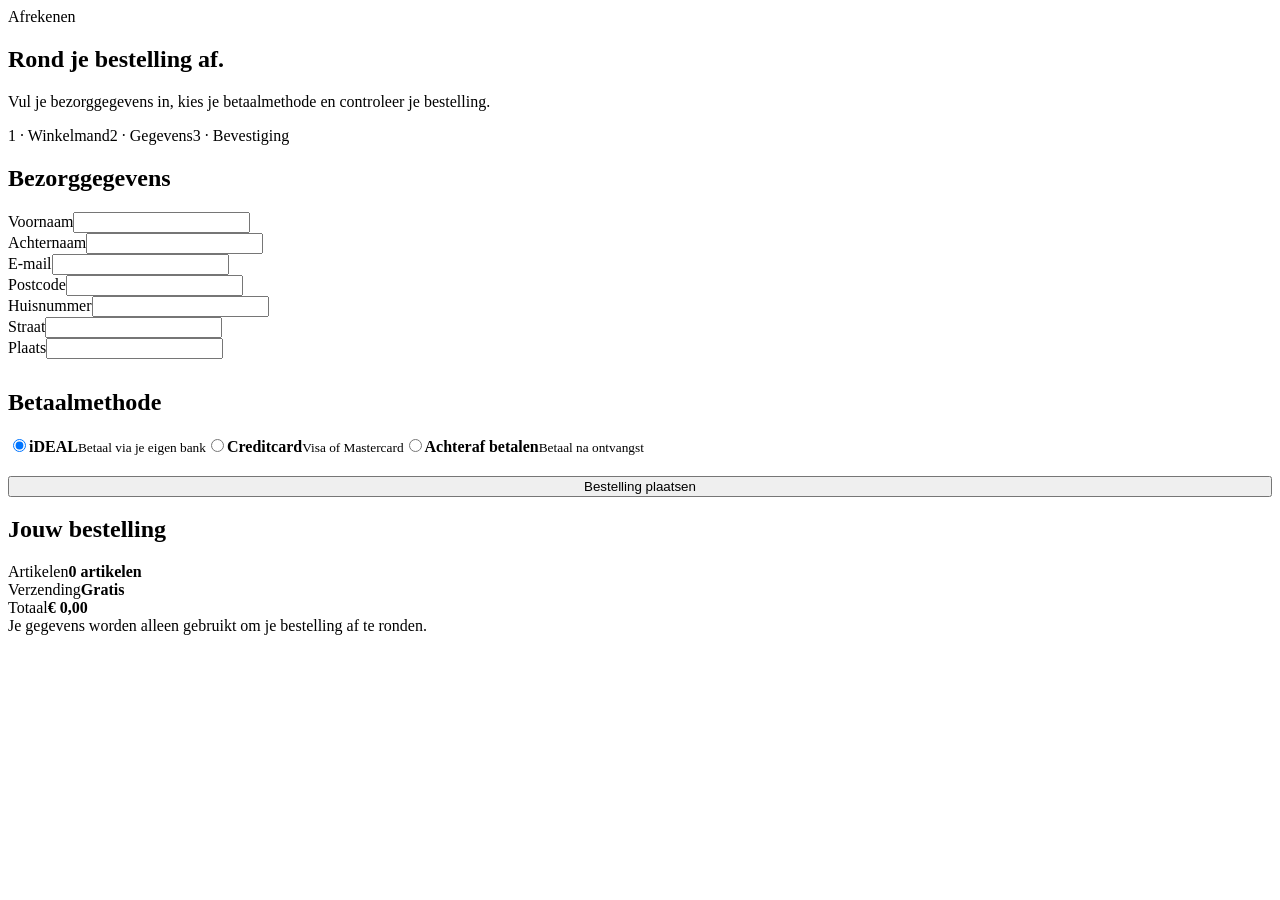
==== checkout.html @ 73e2ddc4 "Add files via upload" ====
<!doctype html><html lang="nl"><head><meta charset="utf-8"><meta name="viewport" content="width=device-width,initial-scale=1"><meta name="theme-color" content="#eef7ff"><title>Afrekenen — StepUp</title><meta name="description" content="Reken je StepUp bestelling veilig af."><link rel="icon" href="assets/logo.png"><link rel="stylesheet" href="assets/style.css"></head><body><header id="siteHeader"></header>
<main id="checkoutMain"><section class="page-hero"><div class="wrap"><div class="page-hero-card glass"><span class="kicker">Afrekenen</span><h1>Rond je bestelling af.</h1><p>Vul je bezorggegevens in, kies je betaalmethode en controleer je bestelling.</p><div class="checkout-steps"><span class="done">1 · Winkelmand</span><span class="active">2 · Gegevens</span><span>3 · Bevestiging</span></div></div></div></section>
<section class="section"><div class="wrap checkout-layout"><form class="form-card glass" id="checkoutForm"><h2>Bezorggegevens</h2><div class="form-grid"><div class="form-group"><label for="voornaam">Voornaam</label><input class="field" id="voornaam" autocomplete="given-name" required></div><div class="form-group"><label for="achternaam">Achternaam</label><input class="field" id="achternaam" autocomplete="family-name" required></div><div class="form-group full"><label for="checkoutEmail">E-mail</label><input class="field" id="checkoutEmail" type="email" autocomplete="email" required></div><div class="form-group"><label for="postcode">Postcode</label><input class="field" id="postcode" autocomplete="postal-code" required></div><div class="form-group"><label for="huisnummer">Huisnummer</label><input class="field" id="huisnummer" required></div><div class="form-group full"><label for="straat">Straat</label><input class="field" id="straat" autocomplete="street-address" required></div><div class="form-group full"><label for="plaats">Plaats</label><input class="field" id="plaats" autocomplete="address-level2" required></div></div><h2 style="margin-top:30px">Betaalmethode</h2><div class="payment-options"><label class="payment"><input type="radio" name="pay" checked><span><strong>iDEAL</strong><small>Betaal via je eigen bank</small></span></label><label class="payment"><input type="radio" name="pay"><span><strong>Creditcard</strong><small>Visa of Mastercard</small></span></label><label class="payment"><input type="radio" name="pay"><span><strong>Achteraf betalen</strong><small>Betaal na ontvangst</small></span></label></div><button class="btn btn-primary" type="submit" style="width:100%;margin-top:20px">Bestelling plaatsen</button></form><aside class="summary glass"><h2>Jouw bestelling</h2><div class="summary-line"><span>Artikelen</span><strong id="checkoutCount">0 artikelen</strong></div><div class="summary-line"><span>Verzending</span><strong id="checkoutShipping">Gratis</strong></div><div class="summary-line total"><span>Totaal</span><strong id="checkoutTotal">€ 0,00</strong></div><div class="notice">Je gegevens worden alleen gebruikt om je bestelling af te ronden.</div></aside></div></section></main><footer id="siteFooter"></footer><div id="toast" class="toast"></div><script src="assets/site.js"></script></body></html>
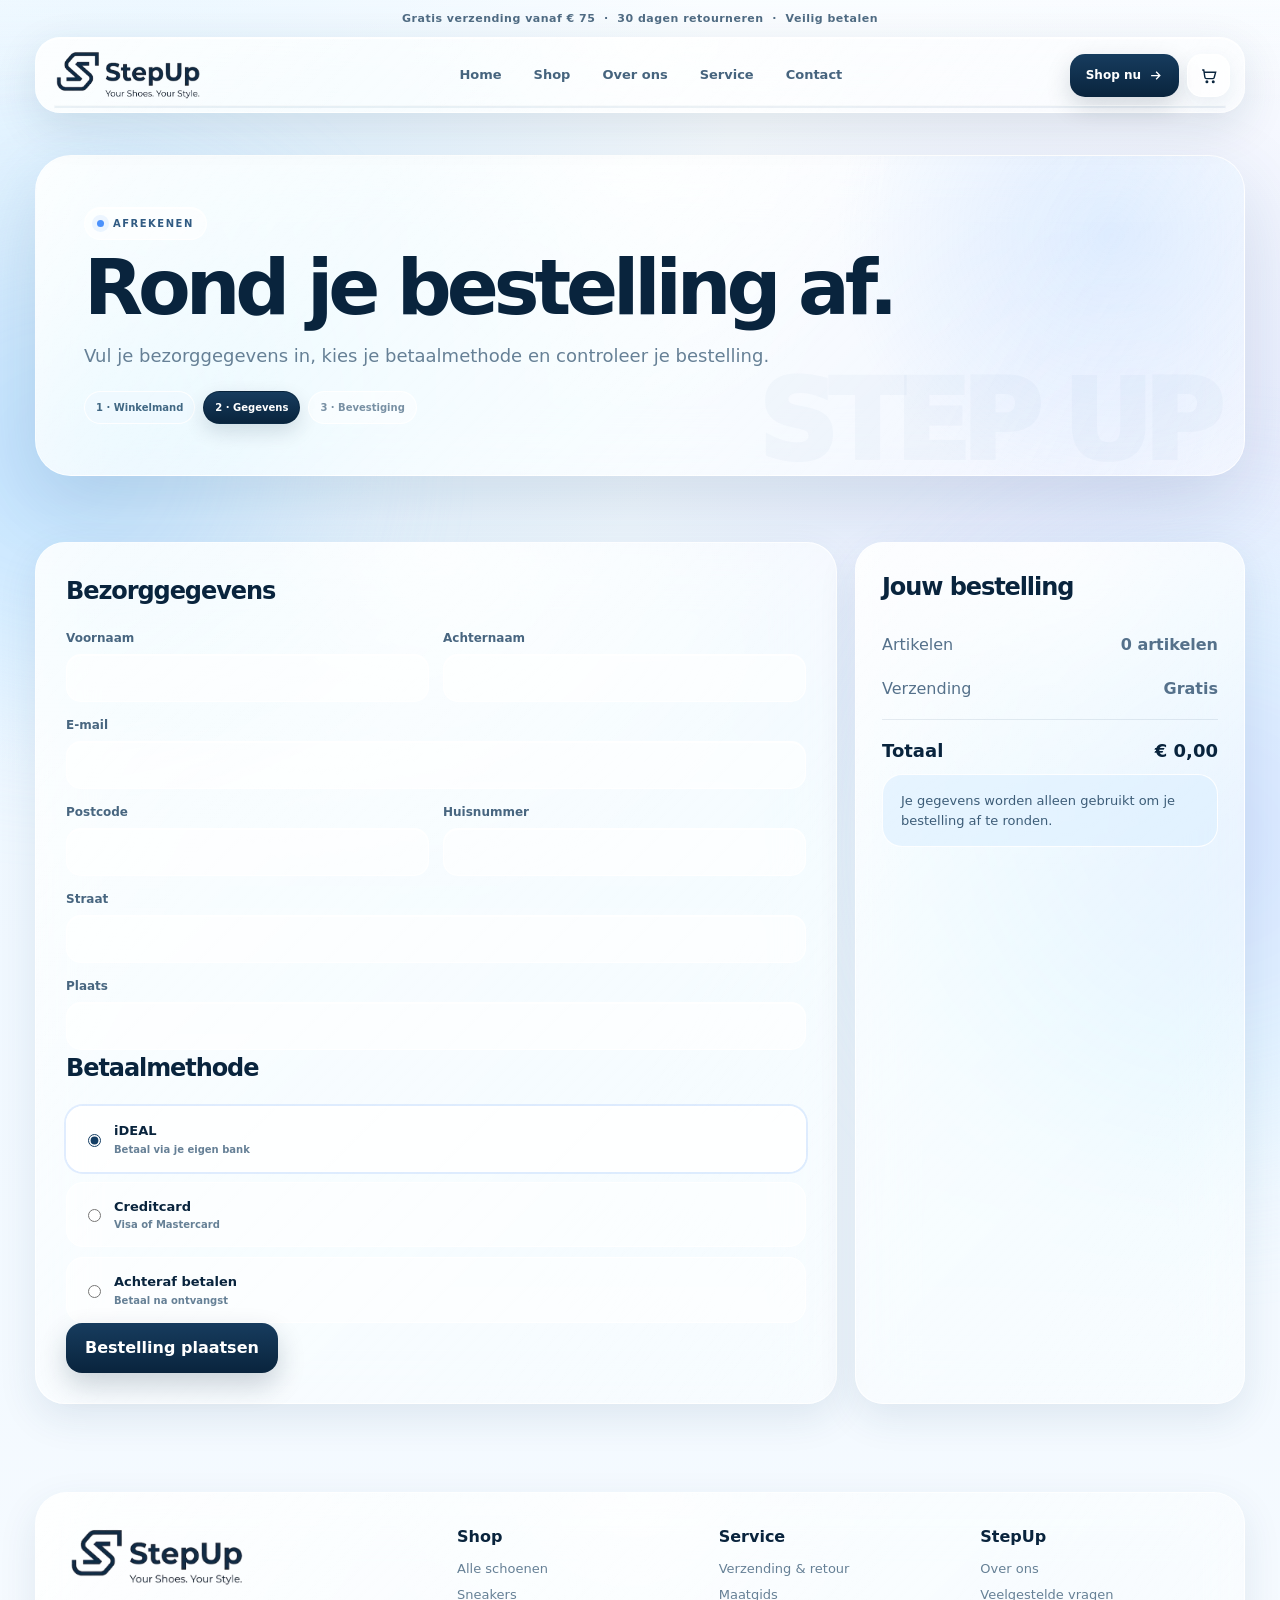
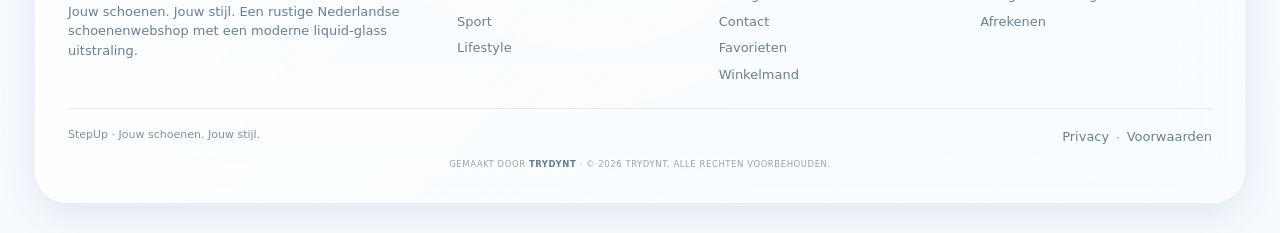
==== commit 3f62096a: "Add files via upload" ====
--- a/checkout.html
+++ b/checkout.html
@@ -1,3 +1,3 @@
 <!doctype html><html lang="nl"><head><meta charset="utf-8"><meta name="viewport" content="width=device-width,initial-scale=1"><meta name="theme-color" content="#eef7ff"><title>Afrekenen — StepUp</title><meta name="description" content="Reken je StepUp bestelling veilig af."><link rel="icon" href="assets/logo.png"><link rel="stylesheet" href="assets/style.css"></head><body><header id="siteHeader"></header>
 <main id="checkoutMain"><section class="page-hero"><div class="wrap"><div class="page-hero-card glass"><span class="kicker">Afrekenen</span><h1>Rond je bestelling af.</h1><p>Vul je bezorggegevens in, kies je betaalmethode en controleer je bestelling.</p><div class="checkout-steps"><span class="done">1 · Winkelmand</span><span class="active">2 · Gegevens</span><span>3 · Bevestiging</span></div></div></div></section>
-<section class="section"><div class="wrap checkout-layout"><form class="form-card glass" id="checkoutForm"><h2>Bezorggegevens</h2><div class="form-grid"><div class="form-group"><label for="voornaam">Voornaam</label><input class="field" id="voornaam" autocomplete="given-name" required></div><div class="form-group"><label for="achternaam">Achternaam</label><input class="field" id="achternaam" autocomplete="family-name" required></div><div class="form-group full"><label for="checkoutEmail">E-mail</label><input class="field" id="checkoutEmail" type="email" autocomplete="email" required></div><div class="form-group"><label for="postcode">Postcode</label><input class="field" id="postcode" autocomplete="postal-code" required></div><div class="form-group"><label for="huisnummer">Huisnummer</label><input class="field" id="huisnummer" required></div><div class="form-group full"><label for="straat">Straat</label><input class="field" id="straat" autocomplete="street-address" required></div><div class="form-group full"><label for="plaats">Plaats</label><input class="field" id="plaats" autocomplete="address-level2" required></div></div><h2 style="margin-top:30px">Betaalmethode</h2><div class="payment-options"><label class="payment"><input type="radio" name="pay" checked><span><strong>iDEAL</strong><small>Betaal via je eigen bank</small></span></label><label class="payment"><input type="radio" name="pay"><span><strong>Creditcard</strong><small>Visa of Mastercard</small></span></label><label class="payment"><input type="radio" name="pay"><span><strong>Achteraf betalen</strong><small>Betaal na ontvangst</small></span></label></div><button class="btn btn-primary" type="submit" style="width:100%;margin-top:20px">Bestelling plaatsen</button></form><aside class="summary glass"><h2>Jouw bestelling</h2><div class="summary-line"><span>Artikelen</span><strong id="checkoutCount">0 artikelen</strong></div><div class="summary-line"><span>Verzending</span><strong id="checkoutShipping">Gratis</strong></div><div class="summary-line total"><span>Totaal</span><strong id="checkoutTotal">€ 0,00</strong></div><div class="notice">Je gegevens worden alleen gebruikt om je bestelling af te ronden.</div></aside></div></section></main><footer id="siteFooter"></footer><div id="toast" class="toast"></div><script src="assets/site.js"></script></body></html>+<section class="section"><div class="wrap checkout-layout"><form class="form-card glass" id="checkoutForm"><h2>Bezorggegevens</h2><div class="form-grid"><div class="form-group"><label for="voornaam">Voornaam</label><input class="field" id="voornaam" autocomplete="given-name" required></div><div class="form-group"><label for="achternaam">Achternaam</label><input class="field" id="achternaam" autocomplete="family-name" required></div><div class="form-group full"><label for="checkoutEmail">E-mail</label><input class="field" id="checkoutEmail" type="email" autocomplete="email" required></div><div class="form-group"><label for="postcode">Postcode</label><input class="field" id="postcode" autocomplete="postal-code" required></div><div class="form-group"><label for="huisnummer">Huisnummer</label><input class="field" id="huisnummer" required></div><div class="form-group full"><label for="straat">Straat</label><input class="field" id="straat" autocomplete="street-address" required></div><div class="form-group full"><label for="plaats">Plaats</label><input class="field" id="plaats" autocomplete="address-level2" required></div></div><h2 class="checkout-payment-title">Betaalmethode</h2><div class="payment-options"><label class="payment"><input type="radio" name="pay" checked><span><strong>iDEAL</strong><small>Betaal via je eigen bank</small></span></label><label class="payment"><input type="radio" name="pay"><span><strong>Creditcard</strong><small>Visa of Mastercard</small></span></label><label class="payment"><input type="radio" name="pay"><span><strong>Achteraf betalen</strong><small>Betaal na ontvangst</small></span></label></div><button class="btn btn-primary btn-block checkout-submit" type="submit">Bestelling plaatsen</button></form><aside class="summary glass"><h2>Jouw bestelling</h2><div class="summary-line"><span>Artikelen</span><strong id="checkoutCount">0 artikelen</strong></div><div class="summary-line"><span>Verzending</span><strong id="checkoutShipping">Gratis</strong></div><div class="summary-line total"><span>Totaal</span><strong id="checkoutTotal">€ 0,00</strong></div><div class="notice">Je gegevens worden alleen gebruikt om je bestelling af te ronden.</div></aside></div></section></main><footer id="siteFooter"></footer><div id="toast" class="toast"></div><script src="assets/site.js"></script></body></html>
--- a/assets/style.css
+++ b/assets/style.css
@@ -0,0 +1,755 @@
+:root{
+  --ink:#09243d;
+  --ink-2:#153a5b;
+  --muted:#668096;
+  --blue:#4a8ff7;
+  --blue-2:#8bc8ff;
+  --ice:#edf7ff;
+  --ice-2:#f8fbff;
+  --glass:rgba(255,255,255,.54);
+  --glass-strong:rgba(255,255,255,.76);
+  --glass-dark:rgba(13,39,62,.46);
+  --line:rgba(255,255,255,.82);
+  --line-soft:rgba(75,110,140,.12);
+  --shadow:0 28px 80px rgba(21,67,106,.15);
+  --soft:0 14px 38px rgba(25,69,108,.10);
+  --nav-shadow:0 14px 44px rgba(17,54,86,.12);
+  --r:32px;
+  --r2:22px;
+  --page:min(1210px,calc(100% - 36px));
+}
+*{box-sizing:border-box}
+html{scroll-behavior:smooth;scroll-padding-top:104px}
+body{margin:0;font-family:Inter,ui-sans-serif,system-ui,-apple-system,BlinkMacSystemFont,"Segoe UI",sans-serif;color:var(--ink);background:
+  radial-gradient(circle at 10% 10%,rgba(157,215,255,.28),transparent 30%),
+  radial-gradient(circle at 88% 25%,rgba(188,180,255,.20),transparent 28%),
+  linear-gradient(180deg,#fbfdff 0%,#eef7ff 38%,#f7fbff 100%);line-height:1.5;min-height:100vh;overflow-x:clip}
+body::before,body::after{content:"";position:fixed;z-index:-2;border-radius:999px;filter:blur(70px);opacity:.72;pointer-events:none}
+body::before{width:560px;height:560px;left:-220px;top:170px;background:radial-gradient(circle,#a9d6ff 0%,#d7eeff 58%,transparent 75%)}
+body::after{width:650px;height:650px;right:-260px;top:520px;background:radial-gradient(circle,#c8d8ff 0%,#ddf3ff 57%,transparent 76%)}
+a{color:inherit;text-decoration:none}
+button,input,select,textarea{font:inherit}
+button{cursor:pointer}
+img{display:block;max-width:100%}
+.wrap{width:var(--page);margin-inline:auto}
+main{position:relative;z-index:1}
+::selection{background:rgba(74,143,247,.22)}
+
+.glass{position:relative;isolation:isolate;background:linear-gradient(135deg,rgba(255,255,255,.77),rgba(255,255,255,.36));border:1px solid var(--line);box-shadow:var(--soft);backdrop-filter:blur(28px) saturate(165%);-webkit-backdrop-filter:blur(28px) saturate(165%)}
+.glass::before{content:"";position:absolute;z-index:-1;inset:0;border-radius:inherit;pointer-events:none;background:linear-gradient(118deg,rgba(255,255,255,.74),transparent 25%,transparent 70%,rgba(255,255,255,.27));opacity:.72}
+
+/* Sticky liquid-glass navigation */
+#siteHeader{position:sticky;top:0;z-index:1000;padding-top:4px;transition:padding .3s ease;pointer-events:none}
+#siteHeader::after{content:"";position:absolute;z-index:-1;left:0;right:0;top:0;height:116px;background:linear-gradient(180deg,rgba(247,252,255,.88),rgba(247,252,255,.52) 52%,transparent);opacity:.4;transition:opacity .3s ease;pointer-events:none}
+#siteHeader.scrolled::after{opacity:.92}
+.announcement{height:30px;padding:7px 16px 5px;text-align:center;color:#506c84;font-size:11px;font-weight:700;letter-spacing:.045em;overflow:hidden;transition:height .3s ease,padding .3s ease,opacity .22s ease,transform .3s ease;pointer-events:auto}
+#siteHeader.scrolled .announcement{height:0;padding-top:0;padding-bottom:0;opacity:0;transform:translateY(-8px)}
+.nav-shell{padding:3px 0 11px;transition:padding .3s ease;pointer-events:auto}
+.nav{height:76px;border-radius:25px;display:flex;align-items:center;padding:0 14px 0 18px;gap:16px;background:linear-gradient(135deg,rgba(255,255,255,.78),rgba(255,255,255,.49));box-shadow:var(--nav-shadow),inset 0 1px 0 rgba(255,255,255,.9);transition:height .3s ease,border-radius .3s ease,box-shadow .3s ease,background .3s ease}
+#siteHeader.scrolled .nav{height:64px;border-radius:21px;background:linear-gradient(135deg,rgba(255,255,255,.86),rgba(244,250,255,.68));box-shadow:0 18px 50px rgba(15,51,83,.16),inset 0 1px 0 #fff}
+#siteHeader.scrolled .nav-shell{padding-bottom:8px}
+.brand{display:flex;align-items:center;width:178px;flex:none;position:relative;z-index:2}
+.brand img{width:100%;height:54px;object-fit:contain;object-position:left center;transition:height .3s ease}
+#siteHeader.scrolled .brand img{height:46px}
+.navlinks{display:flex;align-items:center;justify-content:center;gap:4px;flex:1;position:relative;z-index:2}
+.navlinks a{font-size:13px;font-weight:800;color:#46647e;padding:10px 14px;border-radius:13px;transition:background .2s ease,color .2s ease,box-shadow .2s ease,transform .2s ease}
+.navlinks a:hover{color:var(--ink);background:rgba(255,255,255,.46)}
+.navlinks a.active{color:var(--ink);background:rgba(255,255,255,.76);box-shadow:inset 0 1px 0 #fff,0 7px 20px rgba(35,77,116,.08)}
+.nav-actions{display:flex;align-items:center;gap:8px;position:relative;z-index:3}
+.nav-shop{height:43px;padding:0 16px;border-radius:15px;background:linear-gradient(180deg,#173c5e,#09243d);color:#fff;font-size:12px;font-weight:850;display:flex;align-items:center;gap:7px;box-shadow:0 10px 24px rgba(9,36,61,.17);transition:transform .2s ease,box-shadow .2s ease}
+.nav-shop:hover{transform:translateY(-1px);box-shadow:0 13px 28px rgba(9,36,61,.22)}
+.nav-shop svg{width:15px;height:15px}
+.icon-btn{width:43px;height:43px;border:1px solid rgba(255,255,255,.92);border-radius:15px;background:rgba(255,255,255,.62);box-shadow:inset 0 1px 0 #fff,0 7px 20px rgba(31,73,115,.08);display:grid;place-items:center;color:var(--ink);position:relative;transition:transform .2s ease,background .2s ease}
+.icon-btn:hover{transform:translateY(-1px);background:rgba(255,255,255,.85)}
+.icon-btn svg{width:19px;height:19px}
+.cart-count{position:absolute;right:-7px;top:-7px;z-index:8;min-width:20px;height:20px;padding:0 5px;border:2px solid rgba(248,252,255,.96);border-radius:999px;background:#0b2842;color:#fff;font-size:10px;line-height:1;font-weight:900;display:grid;place-items:center;box-shadow:0 5px 12px rgba(9,36,61,.18);transform-origin:center;transition:opacity .2s ease,transform .25s cubic-bezier(.2,.8,.2,1)}
+.cart-count.is-empty{opacity:0;transform:scale(.55);pointer-events:none}
+.menu-btn{display:none}
+.mobile-panel{display:none;pointer-events:auto}
+
+/* Typography + buttons */
+h1,h2,h3,p{position:relative;z-index:1}
+h1{font-size:clamp(50px,6.2vw,84px);letter-spacing:-.066em;line-height:.94;margin:18px 0 22px;text-wrap:balance}
+h2{letter-spacing:-.045em}
+.kicker{display:inline-flex;align-items:center;gap:9px;padding:8px 12px;border-radius:999px;background:rgba(255,255,255,.60);border:1px solid rgba(255,255,255,.86);box-shadow:inset 0 1px 0 rgba(255,255,255,.85);font-size:10px;text-transform:uppercase;letter-spacing:.15em;font-weight:900;color:#315b83}
+.kicker::before{content:"";width:7px;height:7px;border-radius:50%;background:#4b91fb;box-shadow:0 0 0 5px rgba(74,143,247,.09)}
+.actions{display:flex;gap:11px;flex-wrap:wrap;position:relative;z-index:3}
+.btn{min-height:48px;border:0;border-radius:16px;padding:13px 19px;font-weight:850;display:inline-flex;align-items:center;justify-content:center;gap:8px;transition:transform .2s ease,box-shadow .2s ease,background .2s ease}
+.btn:hover{transform:translateY(-2px)}
+.btn:active{transform:translateY(0)}
+.btn-primary{background:linear-gradient(180deg,#173c5e,#09243d);color:#fff;box-shadow:0 12px 28px rgba(9,36,61,.20)}
+.btn-primary:hover{box-shadow:0 16px 34px rgba(9,36,61,.26)}
+.btn-glass{background:rgba(255,255,255,.60);border:1px solid #fff;box-shadow:inset 0 1px 0 #fff,0 8px 22px rgba(23,55,91,.08)}
+.btn-glass:hover{background:rgba(255,255,255,.82)}
+
+/* Home hero */
+.hero{padding:27px 0 34px}
+.hero-card{min-height:610px;border-radius:38px;padding:16px;display:grid;grid-template-columns:1.02fr .98fr;gap:4px;overflow:hidden;box-shadow:var(--shadow)}
+.hero-card::after{content:"";position:absolute;width:360px;height:360px;border-radius:50%;left:24%;bottom:-210px;background:radial-gradient(circle,rgba(101,177,255,.20),transparent 68%);filter:blur(10px);pointer-events:none}
+.hero-copy{padding:58px 38px 52px 43px;align-self:center;z-index:2}
+.hero-copy p{font-size:18px;color:var(--muted);max-width:560px;margin:0 0 28px}
+.hero-proof{display:flex;align-items:center;gap:9px;flex-wrap:wrap;margin-top:24px;color:#57728a;font-size:11px;font-weight:750}
+.hero-proof span{padding:7px 10px;border-radius:999px;border:1px solid rgba(255,255,255,.82);background:rgba(255,255,255,.40)}
+.hero-photo{min-height:578px;border-radius:31px;overflow:hidden;position:relative;background:#dfeaf5;box-shadow:inset 0 0 0 1px rgba(255,255,255,.50)}
+.hero-photo img{position:absolute;inset:0;width:100%;height:100%;object-fit:cover;transition:transform 1s cubic-bezier(.2,.7,.2,1)}
+.hero-card:hover .hero-photo img{transform:scale(1.025)}
+.hero-photo::after{content:"";position:absolute;inset:0;background:linear-gradient(180deg,rgba(7,28,46,.02) 30%,rgba(4,22,39,.61) 100%)}
+.float-card{position:absolute;z-index:2;left:22px;right:22px;bottom:22px;border-radius:21px;padding:17px 18px;color:#fff;background:rgba(11,35,56,.34);border:1px solid rgba(255,255,255,.42);box-shadow:0 14px 34px rgba(5,20,33,.16);backdrop-filter:blur(26px) saturate(155%);-webkit-backdrop-filter:blur(26px) saturate(155%)}
+.float-row{display:flex;align-items:center;justify-content:space-between;gap:15px}
+.float-card strong{font-size:19px}
+.float-card small{display:block;color:#eaf3fb}
+.price-pill{padding:8px 11px;border-radius:999px;background:rgba(255,255,255,.17);border:1px solid rgba(255,255,255,.30);font-weight:900;white-space:nowrap}
+
+.trust{display:grid;grid-template-columns:repeat(4,1fr);gap:12px;padding-bottom:28px}
+.trust-card{border-radius:20px;padding:15px;display:flex;gap:12px;align-items:center;transition:transform .2s ease,background .2s ease}
+.trust-card:hover{transform:translateY(-2px);background:rgba(255,255,255,.66)}
+.trust-icon{width:41px;height:41px;flex:none;border-radius:14px;background:rgba(255,255,255,.70);border:1px solid #fff;display:grid;place-items:center;box-shadow:inset 0 1px 0 #fff}
+.trust-icon svg{width:19px;height:19px}
+.trust-card strong{display:block;font-size:13px}
+.trust-card span{font-size:11px;color:var(--muted)}
+
+.section{padding:38px 0 68px}
+.section-head{display:flex;align-items:end;justify-content:space-between;gap:24px;margin-bottom:22px}
+.section-head h2{margin:8px 0 0;font-size:clamp(34px,4.25vw,55px);line-height:1}
+.section-head p{margin:0;max-width:520px;color:var(--muted)}
+.category-grid{display:grid;grid-template-columns:1.2fr .9fr .9fr;gap:16px}
+.category{height:322px;border-radius:29px;overflow:hidden;position:relative;background:#dce7f1;box-shadow:0 15px 42px rgba(20,62,99,.10)}
+.category img{width:100%;height:100%;object-fit:cover;transition:.55s transform,.55s filter}
+.category:hover img{transform:scale(1.045);filter:saturate(1.04)}
+.category::after{content:"";position:absolute;inset:0;background:linear-gradient(180deg,transparent 32%,rgba(5,22,38,.72))}
+.category-copy{position:absolute;z-index:2;left:22px;right:22px;bottom:20px;color:#fff}
+.category-copy h3{margin:0 0 3px;font-size:25px;letter-spacing:-.03em}
+.category-copy span{font-size:12px;color:#e7f2fb}
+.category-arrow{position:absolute;right:19px;top:18px;z-index:2;width:39px;height:39px;border-radius:13px;background:rgba(255,255,255,.20);border:1px solid rgba(255,255,255,.38);backdrop-filter:blur(12px);display:grid;place-items:center;color:#fff;transition:transform .2s ease,background .2s ease}
+.category:hover .category-arrow{transform:translate(2px,-2px);background:rgba(255,255,255,.30)}
+.category-arrow svg{width:17px;height:17px}
+
+/* Shop + product cards */
+.shop-shell{border-radius:34px;padding:23px;box-shadow:var(--shadow)}
+.shop-toolbar-label{display:flex;align-items:center;justify-content:space-between;margin:0 2px 15px;color:#6d8397;font-size:12px;font-weight:800}
+.shop-tools{display:grid;grid-template-columns:1fr 180px 190px;gap:10px;margin-bottom:20px}
+.search{position:relative}
+.search svg{position:absolute;width:18px;height:18px;left:15px;top:15px;opacity:.55;z-index:2}
+.field{width:100%;height:48px;border-radius:15px;border:1px solid rgba(255,255,255,.92);background:rgba(255,255,255,.62);outline:none;color:var(--ink);box-shadow:inset 0 1px 0 #fff;padding:0 14px;transition:border-color .2s ease,box-shadow .2s ease,background .2s ease}
+.field:hover{background:rgba(255,255,255,.73)}
+.search .field{padding-left:43px}
+.field:focus,textarea.field:focus{border-color:rgba(57,125,246,.36);background:rgba(255,255,255,.80);box-shadow:0 0 0 4px rgba(57,125,246,.09),inset 0 1px 0 #fff}
+.products{display:grid;grid-template-columns:repeat(4,1fr);gap:16px}
+.product-card{border-radius:25px;background:rgba(255,255,255,.62);border:1px solid rgba(255,255,255,.86);overflow:hidden;box-shadow:0 10px 30px rgba(30,72,112,.08);transition:.28s transform,.28s box-shadow,.28s background;position:relative}
+.product-card:hover{transform:translateY(-6px);box-shadow:0 22px 50px rgba(30,72,112,.15);background:rgba(255,255,255,.77)}
+.product-media{height:250px;position:relative;background:linear-gradient(145deg,#e7edf4,#f7fbff);overflow:hidden}
+.product-media img{width:100%;height:100%;object-fit:cover;transition:.55s transform}
+.product-card:hover .product-media img{transform:scale(1.045)}
+.tag{position:absolute;left:12px;top:12px;padding:7px 10px;border-radius:999px;background:rgba(255,255,255,.76);border:1px solid rgba(255,255,255,.92);backdrop-filter:blur(14px);font-size:9px;text-transform:uppercase;letter-spacing:.10em;font-weight:900}
+.wish{position:absolute;right:11px;top:11px;width:39px;height:39px;border-radius:13px;border:1px solid rgba(255,255,255,.91);background:rgba(255,255,255,.70);backdrop-filter:blur(12px);display:grid;place-items:center;color:var(--ink);transition:transform .2s ease,background .2s ease}
+.wish:hover{transform:scale(1.04);background:rgba(255,255,255,.90)}
+.wish svg{width:17px;height:17px}
+.wish.active svg{fill:var(--ink)}
+.product-info{padding:16px 16px 17px}
+.product-kicker{font-size:9px;text-transform:uppercase;letter-spacing:.13em;font-weight:900;color:#6c8094}
+.product-card h3{font-size:17px;margin:4px 0 3px;letter-spacing:-.02em}
+.product-card h3 a:hover{color:#397df6}
+.meta{font-size:12px;color:var(--muted);min-height:36px}
+.product-bottom{display:flex;justify-content:space-between;align-items:center;margin-top:13px}
+.price{font-weight:900;font-size:18px}
+.round-add{width:40px;height:40px;border:0;border-radius:13px;background:var(--ink);color:#fff;display:grid;place-items:center;box-shadow:0 8px 18px rgba(9,36,61,.15);transition:transform .2s ease,box-shadow .2s ease}
+.round-add:hover{transform:translateY(-2px);box-shadow:0 11px 24px rgba(9,36,61,.22)}
+.round-add svg{width:17px;height:17px}
+
+.promo{border-radius:34px;display:grid;grid-template-columns:1.02fr .98fr;overflow:hidden;min-height:410px;box-shadow:var(--shadow)}
+.promo-copy{padding:49px;align-self:center}
+.promo h2{font-size:clamp(36px,4.4vw,59px);letter-spacing:-.055em;line-height:.98;margin:10px 0 14px}
+.promo p{color:var(--muted);max-width:520px}
+.promo-photo{position:relative;min-height:410px;overflow:hidden}
+.promo-photo img{position:absolute;inset:0;width:100%;height:100%;object-fit:cover;transition:transform .8s ease}
+.promo:hover .promo-photo img{transform:scale(1.025)}
+.promo-photo::after{content:"";position:absolute;inset:0;background:linear-gradient(90deg,rgba(247,251,255,.47),transparent 30%)}
+
+/* Inner pages */
+.page-hero{padding:31px 0 28px}
+.page-hero-card{border-radius:36px;padding:51px 48px;overflow:hidden;box-shadow:var(--shadow);background:
+  radial-gradient(circle at 89% 25%,rgba(117,181,255,.20),transparent 25%),
+  linear-gradient(135deg,rgba(255,255,255,.80),rgba(255,255,255,.39))}
+.page-hero-card::after{content:"STEP UP";position:absolute;right:30px;bottom:-30px;font-size:110px;font-weight:950;letter-spacing:-.08em;color:rgba(57,112,160,.035);white-space:nowrap;pointer-events:none}
+.page-hero-card h1{max-width:900px;margin:12px 0 17px;font-size:clamp(48px,6vw,78px)}
+.page-hero-card p{font-size:18px;color:var(--muted);max-width:760px}
+.breadcrumb{display:flex;align-items:center;gap:7px;margin-bottom:17px;color:#7790a5;font-size:11px;font-weight:750}
+.breadcrumb a:hover{color:var(--ink)}
+.split{display:grid;grid-template-columns:1fr 1fr;gap:18px}
+.info-card{border-radius:29px;padding:32px;box-shadow:var(--soft)}
+.info-card h3{font-size:28px;letter-spacing:-.04em;margin:7px 0 10px}
+.info-card p{color:var(--muted)}
+.photo-card{border-radius:29px;overflow:hidden;min-height:450px;position:relative;background:#dce7f2;box-shadow:var(--soft)}
+.photo-card img{width:100%;height:100%;object-fit:cover;position:absolute;transition:transform .75s ease}
+.photo-card:hover img{transform:scale(1.025)}
+.values{display:grid;grid-template-columns:repeat(3,1fr);gap:16px}
+.value-card{border-radius:27px;padding:28px;transition:transform .22s ease,background .22s ease}
+.value-card:hover{transform:translateY(-3px);background:rgba(255,255,255,.67)}
+.value-number{width:46px;height:46px;border-radius:15px;display:grid;place-items:center;background:rgba(255,255,255,.68);border:1px solid white;font-size:12px;font-weight:950;margin-bottom:16px;box-shadow:inset 0 1px 0 #fff}
+.value-card h3{font-size:22px;margin:0 0 8px}
+.value-card p{color:var(--muted);margin:0}
+.stats{display:grid;grid-template-columns:repeat(4,1fr);gap:12px}
+.stat{border-radius:22px;padding:24px}
+.stat strong{display:block;font-size:35px;letter-spacing:-.05em}
+.stat span{color:var(--muted);font-size:13px}
+
+.product-detail{display:grid;grid-template-columns:1.06fr .94fr;gap:18px}
+.detail-photo{border-radius:32px;overflow:hidden;min-height:610px;background:#e2ebf3;box-shadow:var(--shadow)}
+.detail-photo img{width:100%;height:100%;object-fit:cover;position:absolute;inset:0;transition:transform .7s ease}
+.detail-photo:hover img{transform:scale(1.018)}
+.detail-info{border-radius:32px;padding:37px;align-self:start;box-shadow:var(--soft)}
+.detail-info h1{font-size:clamp(42px,5vw,64px);margin:12px 0 8px}
+.detail-price{font-size:29px;font-weight:950;margin:8px 0 18px}
+.detail-info p{color:var(--muted)}
+.detail-badges{display:flex;gap:7px;flex-wrap:wrap;margin:16px 0 4px}
+.detail-badges span{font-size:10px;font-weight:850;color:#567189;padding:7px 9px;border-radius:999px;background:rgba(255,255,255,.58);border:1px solid #fff}
+.size-row{display:flex;align-items:center;justify-content:space-between;gap:12px;margin:24px 0 10px}
+.size-title{font-weight:900;margin:0}
+.size-guide{font-size:12px;font-weight:800;color:#54738e;text-decoration:underline;text-underline-offset:3px}
+.sizes{display:flex;gap:9px;flex-wrap:wrap}
+.size{width:48px;height:45px;border-radius:14px;border:1px solid #fff;background:rgba(255,255,255,.61);font-weight:850;color:var(--ink);transition:background .2s ease,color .2s ease,transform .2s ease}
+.size:hover{transform:translateY(-1px);background:rgba(255,255,255,.86)}
+.size.active{background:var(--ink);color:#fff;border-color:var(--ink)}
+.detail-info .btn{width:100%;margin-top:22px}
+.detail-list{display:grid;gap:11px;margin-top:22px;padding-top:20px;border-top:1px solid rgba(72,104,132,.11)}
+.detail-list div{display:flex;gap:10px;align-items:center;color:#42617d;font-size:13px}
+.detail-list svg{width:18px;height:18px;flex:none}
+
+/* Forms, service, cart */
+.form-card{border-radius:30px;padding:30px;box-shadow:var(--soft)}
+.form-card h2{margin-top:0}
+.form-grid{display:grid;grid-template-columns:1fr 1fr;gap:14px}
+.form-group{display:grid;gap:7px}
+.form-group.full{grid-column:1/-1}
+.form-group label{font-size:12px;font-weight:850;color:#486680}
+.form-group textarea{height:150px;padding:14px;resize:vertical}
+.contact-grid{display:grid;grid-template-columns:.84fr 1.16fr;gap:18px}
+.contact-list{display:grid;gap:12px}
+.contact-item{border-radius:22px;padding:22px;transition:transform .2s ease}
+.contact-item:hover{transform:translateY(-2px)}
+.contact-item strong{display:block;margin-bottom:4px}
+.contact-item span{font-size:13px;color:var(--muted)}
+.faq{display:grid;gap:12px}
+.faq details{border-radius:22px;padding:20px 22px;transition:background .2s ease}
+.faq details[open]{background:rgba(255,255,255,.68)}
+.faq summary{font-weight:900;cursor:pointer;position:relative;z-index:1;list-style:none;padding-right:35px}
+.faq summary::-webkit-details-marker{display:none}
+.faq summary::after{content:"+";position:absolute;right:2px;top:-4px;width:28px;height:28px;border-radius:9px;background:rgba(255,255,255,.62);border:1px solid #fff;display:grid;place-items:center;font-size:18px;font-weight:500;transition:transform .2s ease}
+.faq details[open] summary::after{transform:rotate(45deg)}
+.faq p{margin:12px 0 0;color:var(--muted);padding-right:35px}
+.cart-layout{display:grid;grid-template-columns:1fr 360px;gap:18px}
+.cart-list{display:grid;gap:12px}
+.cart-row{border-radius:24px;padding:14px;display:grid;grid-template-columns:124px 1fr auto;gap:17px;align-items:center}
+.cart-thumb{width:124px;height:104px;border-radius:18px;overflow:hidden;background:#e4edf5}
+.cart-thumb img{width:100%;height:100%;object-fit:cover}
+.cart-row h3{margin:0 0 4px;font-size:18px}
+.cart-row p{margin:0;color:var(--muted);font-size:13px}
+.remove{border:0;background:rgba(255,255,255,.46);border-radius:12px;padding:9px 11px;color:#637d93;font-size:12px;font-weight:800;transition:background .2s ease,color .2s ease}
+.remove:hover{background:rgba(255,255,255,.82);color:var(--ink)}
+.summary{border-radius:28px;padding:26px;position:sticky;top:92px;box-shadow:var(--soft)}
+.summary h2{margin:0 0 18px}
+.summary-line{display:flex;justify-content:space-between;gap:20px;padding:10px 0;color:#55718b}
+.summary-line.total{border-top:1px solid rgba(65,97,128,.12);margin-top:8px;padding-top:17px;color:var(--ink);font-weight:900;font-size:18px}
+.summary .btn{width:100%;margin-top:17px}
+.empty{border-radius:27px;padding:48px;text-align:center}
+.empty h2{margin-top:0}
+.empty p{color:var(--muted)}
+.checkout-layout{display:grid;grid-template-columns:1fr 390px;gap:18px}
+.payment-options{display:grid;gap:10px}
+.payment{display:flex;align-items:center;gap:10px;border-radius:17px;padding:14px 16px;background:rgba(255,255,255,.58);border:1px solid #fff;font-size:13px;font-weight:750}
+.payment input{accent-color:#143e64}
+.notice{border-radius:20px;padding:16px 18px;color:#3d5d78;background:rgba(221,240,255,.64);border:1px solid rgba(255,255,255,.92);font-size:13px}
+.size-table{width:100%;border-collapse:separate;border-spacing:0 8px}
+.size-table th{font-size:11px;text-transform:uppercase;letter-spacing:.09em;color:#6c8296;text-align:left;padding:0 14px 5px}
+.size-table td{padding:13px 14px;background:rgba(255,255,255,.55);border-top:1px solid #fff;border-bottom:1px solid #fff}
+.size-table td:first-child{border-left:1px solid #fff;border-radius:14px 0 0 14px;font-weight:900}
+.size-table td:last-child{border-right:1px solid #fff;border-radius:0 14px 14px 0}
+
+/* Footer */
+footer{padding:20px 0 30px;position:relative;z-index:1}
+.footer{border-radius:32px;padding:32px;box-shadow:var(--soft)}
+.footer-grid{display:grid;grid-template-columns:1.55fr repeat(3,1fr);gap:30px}
+.footer-brand img{width:178px;height:auto;margin-bottom:8px}
+.footer p,.footer a{font-size:13px;color:var(--muted)}
+.footer a{transition:color .2s ease,transform .2s ease;display:inline-block}
+.footer a:hover{color:var(--ink);transform:translateX(2px)}
+.footer h4{margin:0 0 10px}
+.footer-links{display:grid;gap:7px}
+.copyright{display:flex;justify-content:space-between;gap:20px;border-top:1px solid rgba(58,91,120,.10);margin-top:24px;padding-top:18px;font-size:11px;color:#7d90a3}
+
+.toast{position:fixed;z-index:2000;left:50%;bottom:24px;transform:translate(-50%,20px);opacity:0;pointer-events:none;padding:12px 16px;border-radius:15px;background:#0b2842;color:#fff;font-size:13px;box-shadow:0 12px 30px rgba(11,40,66,.22);transition:.25s}
+.toast.show{opacity:1;transform:translate(-50%,0)}
+.sr-only{position:absolute;width:1px;height:1px;padding:0;margin:-1px;overflow:hidden;clip:rect(0,0,0,0);white-space:nowrap;border:0}
+
+/* Subtle entrance animation */
+.reveal{opacity:0;transform:translateY(18px);transition:opacity .62s ease,transform .62s cubic-bezier(.2,.7,.2,1)}
+.reveal.in{opacity:1;transform:none}
+@media(prefers-reduced-motion:reduce){html{scroll-behavior:auto}*,*::before,*::after{animation:none!important;transition:none!important}.reveal{opacity:1;transform:none}}
+
+@supports not ((backdrop-filter:blur(10px)) or (-webkit-backdrop-filter:blur(10px))){.glass,.nav,.float-card,.mobile-panel{background:rgba(247,251,255,.94)}}
+
+@media(max-width:1020px){
+  .navlinks{display:none}.menu-btn{display:grid}.nav-shop{display:none}.brand{width:162px}
+  .hero-card,.promo,.product-detail,.split,.contact-grid,.checkout-layout,.cart-layout{grid-template-columns:1fr}
+  .hero-copy{padding:46px 30px 40px}.hero-photo{min-height:500px}
+  .trust{grid-template-columns:1fr 1fr}.products{grid-template-columns:1fr 1fr}
+  .category-grid{grid-template-columns:1fr 1fr}.category:first-child{grid-column:1/-1}
+  .values,.stats{grid-template-columns:1fr 1fr}.summary{position:static}.footer-grid{grid-template-columns:1fr 1fr}
+  .mobile-panel{position:absolute;top:calc(100% - 4px);left:18px;right:18px;border-radius:23px;padding:10px;box-shadow:0 22px 50px rgba(15,51,83,.18);display:grid;gap:3px;opacity:0;visibility:hidden;transform:translateY(-8px) scale(.985);transform-origin:top;transition:opacity .2s ease,transform .2s ease,visibility .2s;z-index:200}
+  .mobile-panel.open{opacity:1;visibility:visible;transform:none}
+  .mobile-panel a{padding:12px 13px;border-radius:13px;font-weight:850;color:#3d5e79}
+  .mobile-panel a:hover,.mobile-panel a.active{background:rgba(255,255,255,.62);color:var(--ink)}
+}
+@media(max-width:650px){
+  :root{--page:min(100% - 22px,1210px)}
+  #siteHeader{padding-top:2px}.announcement{font-size:9px;height:25px;padding-top:5px}
+  .nav-shell{padding-bottom:8px}.nav{height:64px;border-radius:19px;padding:0 10px 0 13px}.brand{width:150px}.brand img{height:47px}.icon-btn{width:40px;height:40px;border-radius:13px}
+  .hero{padding-top:18px}.hero-card{padding:9px;border-radius:27px;min-height:0}.hero-copy{padding:35px 18px 30px}.hero-copy p,.page-hero-card p{font-size:16px}.hero-proof{gap:6px}.hero-photo{min-height:405px;border-radius:22px}
+  h1{font-size:clamp(45px,14vw,66px)}
+  .trust{grid-template-columns:1fr;gap:9px}.section{padding:29px 0 52px}.section-head{align-items:start;flex-direction:column}.products,.category-grid,.values,.stats,.form-grid,.footer-grid{grid-template-columns:1fr}.category:first-child{grid-column:auto}.category{height:300px}
+  .shop-shell{padding:14px}.shop-tools{grid-template-columns:1fr}.product-media{height:305px}
+  .promo-copy{padding:31px 24px}.page-hero{padding-top:20px}.page-hero-card{padding:38px 25px;border-radius:28px}.page-hero-card::after{font-size:70px;right:14px}.photo-card{min-height:345px}.detail-photo{min-height:430px}.detail-info{padding:25px}
+  .cart-row{grid-template-columns:88px 1fr;gap:13px}.cart-thumb{width:88px;height:84px}.cart-row .remove{grid-column:2;justify-self:start}.footer{padding:25px;border-radius:27px}.copyright{flex-direction:column}.float-card{left:14px;right:14px;bottom:14px}.contact-grid{grid-template-columns:1fr}.checkout-layout{grid-template-columns:1fr}.form-card{padding:24px}.summary{padding:24px}.mobile-panel{left:11px;right:11px}.size-table{font-size:13px}
+}
+
+/* =========================================================
+   StepUp motion + premium polish — Trydynt
+   ========================================================= */
+
+/* Animated ambient background */
+body::before{animation:ambientLeft 18s ease-in-out infinite alternate;will-change:transform}
+body::after{animation:ambientRight 22s ease-in-out infinite alternate;will-change:transform}
+@keyframes ambientLeft{0%{transform:translate3d(0,0,0) scale(1)}50%{transform:translate3d(70px,-35px,0) scale(1.08)}100%{transform:translate3d(22px,60px,0) scale(.96)}}
+@keyframes ambientRight{0%{transform:translate3d(0,0,0) scale(1)}50%{transform:translate3d(-72px,42px,0) scale(.94)}100%{transform:translate3d(-20px,-58px,0) scale(1.08)}}
+
+/* Sticky header scroll indicator */
+.scroll-progress{position:absolute;z-index:7;left:18px;right:18px;bottom:4px;height:3px;border-radius:999px;overflow:hidden;pointer-events:none;background:rgba(66,111,150,.10);box-shadow:inset 0 1px 0 rgba(255,255,255,.58);opacity:.9}
+.scroll-progress span{display:block;width:100%;height:100%;border-radius:inherit;transform:scaleX(0);transform-origin:left center;background:linear-gradient(90deg,#8bc8ff,#397df6,#173c5e);box-shadow:0 0 12px rgba(57,125,246,.30);transition:transform .08s linear}
+#siteHeader .nav{animation:navArrival .72s cubic-bezier(.2,.75,.2,1) both}
+@keyframes navArrival{from{opacity:0;transform:translateY(-18px) scale(.985)}to{opacity:1;transform:none}}
+
+/* More lively logo, but still subtle */
+.brand img{filter:drop-shadow(0 7px 14px rgba(18,58,91,.08))}
+.brand:hover img{transform:translateY(-1px) scale(1.012);filter:drop-shadow(0 10px 18px rgba(18,58,91,.13))}
+
+/* Liquid highlight */
+.nav::before{background:linear-gradient(110deg,rgba(255,255,255,.86),rgba(255,255,255,.22) 33%,transparent 52%,rgba(255,255,255,.38));background-size:180% 100%;animation:navGlassFlow 8s ease-in-out infinite alternate}
+@keyframes navGlassFlow{from{background-position:0% 0}to{background-position:100% 0}}
+
+/* Button light sweep */
+.btn,.nav-shop,.round-add{position:relative;overflow:hidden;isolation:isolate}
+.icon-btn{overflow:visible;isolation:isolate}
+.btn::after,.nav-shop::after,.round-add::after{content:"";position:absolute;z-index:2;inset:-45% auto -45% -45%;width:35%;pointer-events:none;transform:translateX(-210%) rotate(18deg);background:linear-gradient(90deg,transparent,rgba(255,255,255,.44),transparent);transition:transform .65s cubic-bezier(.2,.7,.2,1)}
+.btn:hover::after,.nav-shop:hover::after,.round-add:hover::after{transform:translateX(520%) rotate(18deg)}
+.btn>*{position:relative;z-index:3}
+.btn:disabled{opacity:.62;cursor:wait;transform:none}
+
+/* Animated kicker accent */
+.kicker::before{animation:kickerPulse 2.4s ease-in-out infinite}
+@keyframes kickerPulse{0%,100%{transform:scale(1);box-shadow:0 0 0 5px rgba(74,143,247,.09)}50%{transform:scale(.82);box-shadow:0 0 0 8px rgba(74,143,247,.04)}}
+
+/* Hero movement */
+.hero-photo img{animation:heroBreath 13s ease-in-out infinite alternate;will-change:transform}
+@keyframes heroBreath{0%{transform:scale(1.015) translate3d(0,0,0)}100%{transform:scale(1.055) translate3d(-1.2%,.8%,0)}}
+.float-card{animation:floatPanel 5.4s ease-in-out infinite;will-change:transform}
+@keyframes floatPanel{0%,100%{transform:translateY(0)}50%{transform:translateY(-7px)}}
+.price-pill{animation:softGlow 3.4s ease-in-out infinite}
+@keyframes softGlow{0%,100%{box-shadow:0 0 0 rgba(255,255,255,0)}50%{box-shadow:0 0 24px rgba(255,255,255,.14)}}
+
+/* Category depth */
+.category{transition:transform .34s cubic-bezier(.2,.7,.2,1),box-shadow .34s ease}
+.category:hover{transform:translateY(-5px);box-shadow:0 25px 58px rgba(20,62,99,.16)}
+.category-arrow svg{transition:transform .3s cubic-bezier(.2,.8,.2,1)}
+.category:hover .category-arrow svg{transform:translateX(3px)}
+
+/* Product card pointer glow + trackpad tilt */
+.product-card{--rx:0deg;--ry:0deg;--mx:50%;--my:50%;transform-style:preserve-3d;will-change:transform}
+.product-card::after{content:"";position:absolute;z-index:4;inset:0;border-radius:inherit;pointer-events:none;opacity:0;background:radial-gradient(circle at var(--mx) var(--my),rgba(255,255,255,.52),transparent 31%);transition:opacity .25s ease}
+.product-card.tilting{transform:perspective(900px) rotateX(var(--rx)) rotateY(var(--ry)) translateY(-7px);box-shadow:0 27px 62px rgba(30,72,112,.17)}
+.product-card.tilting::after{opacity:.62}
+.product-card.tilting .product-media,.product-card.tilting .product-info{transform:translateZ(8px)}
+.product-media,.product-info{transition:transform .28s ease}
+.round-add:active{transform:scale(.94)}
+.wish.active{animation:favPop .34s cubic-bezier(.2,.85,.2,1)}
+@keyframes favPop{0%{transform:scale(.78)}65%{transform:scale(1.12)}100%{transform:scale(1)}}
+
+/* Smooth real-photo loading */
+img[data-load-bound="1"]{opacity:.001;filter:blur(7px);transform:scale(1.015);transition:opacity .5s ease,filter .65s ease,transform .8s cubic-bezier(.2,.7,.2,1)}
+img[data-load-bound="1"].img-ready{opacity:1;filter:none}
+.product-media img[data-load-bound="1"].img-ready{transform:scale(1)}
+.product-card:hover .product-media img[data-load-bound="1"].img-ready{transform:scale(1.055)}
+.hero-photo img[data-load-bound="1"]{opacity:.001}
+.hero-photo img[data-load-bound="1"].img-ready{opacity:1}
+
+/* Scroll entrance feels more premium */
+.reveal{opacity:0;filter:blur(5px);transform:translateY(26px) scale(.988);transition:opacity .72s ease,filter .72s ease,transform .72s cubic-bezier(.16,.75,.2,1)}
+.reveal.in{opacity:1;filter:none;transform:none}
+.section-head.reveal{transform:translateY(18px)}
+
+/* Checkout and service polish */
+.secure-note{margin-top:13px;text-align:center;font-size:10px;text-transform:uppercase;letter-spacing:.08em;font-weight:850;color:#6d8295}
+.checkout-steps{display:flex;gap:8px;flex-wrap:wrap;margin-top:22px;position:relative;z-index:2}
+.checkout-steps span{padding:8px 11px;border-radius:999px;border:1px solid rgba(255,255,255,.9);background:rgba(255,255,255,.46);font-size:10px;font-weight:850;color:#7890a4}
+.checkout-steps .done{color:#416884;background:rgba(239,249,255,.72)}
+.checkout-steps .active{color:#fff;background:linear-gradient(180deg,#173c5e,#09243d);border-color:rgba(9,36,61,.75);box-shadow:0 8px 20px rgba(9,36,61,.14)}
+.payment{cursor:pointer;transition:transform .2s ease,background .2s ease,box-shadow .2s ease}
+.payment:hover{transform:translateY(-2px);background:rgba(255,255,255,.78);box-shadow:0 10px 25px rgba(25,69,108,.08)}
+.payment span{display:grid;gap:1px}
+.payment strong{font-size:13px;color:var(--ink)}
+.payment small{font-size:10px;color:var(--muted);font-weight:650}
+.payment:has(input:checked){background:rgba(255,255,255,.86);box-shadow:0 0 0 2px rgba(57,125,246,.13),inset 0 1px 0 #fff}
+.order-success{padding-top:62px;padding-bottom:62px}
+.success-check{width:62px;height:62px;border-radius:20px;display:grid;place-items:center;margin-bottom:18px;background:linear-gradient(180deg,#173c5e,#09243d);color:#fff;font-size:28px;font-weight:900;box-shadow:0 14px 30px rgba(9,36,61,.2);animation:successPop .6s cubic-bezier(.16,.85,.25,1.2) both}
+@keyframes successPop{from{opacity:0;transform:scale(.4) rotate(-12deg)}to{opacity:1;transform:scale(1) rotate(0)}}
+
+/* Legal pages */
+.legal-card{max-width:900px;margin:0 auto;border-radius:31px;padding:clamp(28px,5vw,52px);box-shadow:var(--shadow)}
+.legal-card h2{font-size:clamp(34px,4vw,50px);margin:0 0 26px;letter-spacing:-.045em}
+.legal-card h3{margin:27px 0 7px;font-size:19px}
+.legal-card p{color:var(--muted);max-width:760px}
+.legal-card .btn{margin-top:16px}
+
+/* Tiny Trydynt attribution */
+.site-credit{margin-top:12px;text-align:center;font-size:8.5px;line-height:1.4;letter-spacing:.065em;text-transform:uppercase;color:rgba(76,101,123,.58)}
+.site-credit strong{font-weight:900;color:rgba(42,75,103,.72)}
+.copyright a:hover{text-decoration:underline;text-underline-offset:3px}
+
+/* Micro-interactions */
+.icon-btn:hover .cart-count:not(.is-empty){transform:translateY(-1px) scale(1.06)}
+.field{transition:border-color .2s ease,box-shadow .2s ease,background .2s ease,transform .2s ease}
+.field:focus{transform:translateY(-1px)}
+.faq details[open]{animation:faqOpen .3s ease both}
+@keyframes faqOpen{from{transform:scale(.992)}to{transform:scale(1)}}
+
+@media(max-width:650px){
+  .scroll-progress{left:14px;right:14px;bottom:3px;height:2px}
+  .checkout-steps{gap:6px}.checkout-steps span{font-size:9px;padding:7px 9px}
+  .site-credit{font-size:7.5px}
+  .hero-photo img{animation-duration:16s}
+}
+
+@media(prefers-reduced-motion:reduce){
+  body::before,body::after,.nav::before,.hero-photo img,.float-card,.price-pill,.kicker::before{animation:none!important}
+  .product-card.tilting{transform:none!important}
+  img[data-load-bound="1"]{opacity:1;filter:none;transform:none}
+  .scroll-progress span{transition:none}
+}
+
+
+/* =========================================================
+   StepUp Signature update — intro, drawer, transitions, mobile nav
+   ========================================================= */
+
+/* Opening brand moment */
+.intro-splash{position:fixed;inset:0;z-index:5000;display:grid;place-items:center;background:radial-gradient(circle at 50% 42%,#fff 0%,#f4faff 44%,#eaf5ff 100%);transition:opacity .62s ease,visibility .62s ease;overflow:hidden}
+.intro-splash::before,.intro-splash::after{content:"";position:absolute;border-radius:50%;filter:blur(60px);opacity:.46}
+.intro-splash::before{width:420px;height:420px;background:#b8dcff;left:-130px;top:-130px;animation:introOrbA 2.2s ease-in-out infinite alternate}
+.intro-splash::after{width:460px;height:460px;background:#d5d3ff;right:-160px;bottom:-160px;animation:introOrbB 2.5s ease-in-out infinite alternate}
+.intro-splash-inner{position:relative;z-index:2;width:min(420px,72vw);display:grid;justify-items:center;gap:22px}
+.intro-splash img{width:100%;height:auto;filter:drop-shadow(0 18px 38px rgba(13,49,79,.15));animation:introLogo 1.05s cubic-bezier(.16,.8,.2,1) both}
+.intro-line{width:min(220px,48vw);height:2px;border-radius:99px;background:rgba(36,81,121,.1);overflow:hidden;animation:introLineReveal .7s .38s both}
+.intro-line span{display:block;height:100%;width:100%;border-radius:inherit;background:linear-gradient(90deg,transparent,#2f79c7,#8bc8ff,transparent);transform-origin:left;animation:introProgress 1.25s .3s cubic-bezier(.2,.75,.2,1) both}
+.intro-splash.intro-out{opacity:0;visibility:hidden;pointer-events:none}
+body.intro-pending{overflow:hidden}
+body.intro-pending #siteHeader,body.intro-pending main,body.intro-pending footer{opacity:0;transform:translateY(12px)}
+#siteHeader,main,footer{transition:opacity .7s ease,transform .7s cubic-bezier(.16,.75,.2,1)}
+@keyframes introLogo{0%{opacity:0;transform:translateY(15px) scale(.88);filter:blur(8px) drop-shadow(0 10px 28px rgba(13,49,79,0))}55%{opacity:1;filter:blur(0) drop-shadow(0 18px 38px rgba(13,49,79,.10))}100%{opacity:1;transform:none;filter:blur(0) drop-shadow(0 18px 38px rgba(13,49,79,.15))}}
+@keyframes introLineReveal{from{opacity:0;transform:scaleX(.25)}to{opacity:1;transform:scaleX(1)}}
+@keyframes introProgress{from{transform:translateX(-105%)}to{transform:translateX(105%)}}
+@keyframes introOrbA{to{transform:translate(50px,35px) scale(1.12)}}
+@keyframes introOrbB{to{transform:translate(-45px,-30px) scale(.94)}}
+
+/* Page transition */
+body.page-leaving #siteHeader,body.page-leaving main,body.page-leaving footer{opacity:0;transform:translateY(8px);transition-duration:.18s;pointer-events:none}
+
+/* Hero refinement */
+.hero{padding-top:20px}
+.hero-card{min-height:650px}
+.hero-copy h1{max-width:720px;text-wrap:balance}
+.hero-mini-proof{display:flex;align-items:center;gap:8px;margin-top:19px;font-size:11px;color:#5d7890;flex-wrap:wrap}
+.status-dot{display:inline-block;width:8px;height:8px;border-radius:50%;background:#2aa56f;box-shadow:0 0 0 5px rgba(42,165,111,.1);animation:statusPulse 2.2s ease-in-out infinite}
+@keyframes statusPulse{50%{box-shadow:0 0 0 8px rgba(42,165,111,.03)}}
+
+/* Editorial block */
+.editorial{min-height:510px;border-radius:36px;display:grid;grid-template-columns:.82fr 1.18fr;overflow:hidden;box-shadow:var(--shadow)}
+.editorial-copy{padding:clamp(34px,5vw,66px);display:flex;flex-direction:column;justify-content:center;align-items:flex-start;position:relative;z-index:2}
+.editorial-copy h2{font-size:clamp(38px,5vw,62px);line-height:.98;letter-spacing:-.055em;margin:14px 0 18px;max-width:590px}
+.editorial-copy p{color:var(--muted);max-width:520px;margin:0 0 24px}
+.editorial-photo{position:relative;min-height:510px;overflow:hidden}
+.editorial-photo::after{content:"";position:absolute;inset:0;background:linear-gradient(90deg,rgba(246,251,255,.55),transparent 24%)}
+.editorial-photo img{width:100%;height:100%;object-fit:cover;position:absolute;inset:0;transition:transform 1s cubic-bezier(.2,.7,.2,1)}
+.editorial:hover .editorial-photo img{transform:scale(1.035)}
+.editorial-note{position:absolute;right:24px;bottom:24px;z-index:3;padding:15px 18px;border:1px solid rgba(255,255,255,.8);background:rgba(255,255,255,.52);backdrop-filter:blur(20px);-webkit-backdrop-filter:blur(20px);border-radius:17px;display:grid;gap:2px;box-shadow:0 12px 36px rgba(9,36,61,.13)}
+.editorial-note span{font-size:8px;letter-spacing:.13em;font-weight:900;color:#607b92}
+.editorial-note strong{font-size:12px}
+.text-link{font-weight:900;font-size:13px;display:inline-flex;gap:9px;align-items:center;border-bottom:1px solid rgba(9,36,61,.18);padding-bottom:5px}
+.text-link span{transition:transform .2s ease}.text-link:hover span{transform:translateX(4px)}
+
+/* Shop filter chips */
+.category-chips{display:flex;gap:8px;flex-wrap:wrap;margin:4px 0 14px}
+.filter-chip{border:1px solid rgba(255,255,255,.9);background:rgba(255,255,255,.5);color:#59758d;padding:9px 14px;border-radius:999px;font-size:11px;font-weight:850;box-shadow:inset 0 1px 0 #fff;transition:.2s ease}
+.filter-chip:hover{background:rgba(255,255,255,.8);transform:translateY(-1px)}
+.filter-chip.active{background:linear-gradient(180deg,#173c5e,#09243d);color:#fff;border-color:#09243d;box-shadow:0 9px 22px rgba(9,36,61,.14)}
+
+/* Cart drawer */
+body.drawer-open{overflow:hidden}
+.cart-drawer-backdrop{position:fixed;z-index:2990;inset:0;background:rgba(7,28,46,.18);backdrop-filter:blur(4px);-webkit-backdrop-filter:blur(4px);opacity:0;visibility:hidden;transition:opacity .3s ease,visibility .3s ease;pointer-events:none}
+.cart-drawer-backdrop.open{opacity:1;visibility:visible;pointer-events:auto}
+.cart-drawer{position:fixed;z-index:3000;top:12px;right:12px;bottom:12px;width:min(440px,calc(100vw - 24px));border-radius:30px;padding:24px;display:grid;grid-template-rows:auto auto 1fr auto;gap:16px;transform:translateX(calc(100% + 28px)) scale(.98);opacity:0;visibility:hidden;transition:transform .42s cubic-bezier(.16,.82,.2,1),opacity .3s ease,visibility .42s ease;box-shadow:-30px 30px 90px rgba(12,42,68,.2)}
+.cart-drawer.open{transform:none;opacity:1;visibility:visible}
+.drawer-head{display:flex;align-items:flex-start;justify-content:space-between;gap:20px;padding-bottom:4px}
+.drawer-head h2{margin:6px 0 0;font-size:28px;letter-spacing:-.04em}
+.drawer-close{width:42px;height:42px;border-radius:14px;border:1px solid #fff;background:rgba(255,255,255,.58);display:grid;place-items:center;color:var(--ink)}
+.drawer-close svg{width:19px;height:19px}
+.drawer-shipping{padding:13px 15px;border-radius:17px;background:rgba(226,242,255,.68);border:1px solid #fff;display:grid;gap:2px}
+.drawer-shipping strong{font-size:11px}.drawer-shipping span{font-size:9px;color:var(--muted)}
+.drawer-list{overflow:auto;display:grid;align-content:start;gap:10px;padding-right:3px}
+.drawer-item{display:grid;grid-template-columns:78px 1fr 28px;gap:12px;align-items:center;padding:10px;border-radius:18px;background:rgba(255,255,255,.48);border:1px solid rgba(255,255,255,.86)}
+.drawer-thumb{height:70px;border-radius:13px;overflow:hidden;background:#e8f0f6}.drawer-thumb img{width:100%;height:100%;object-fit:cover}
+.drawer-item-copy{display:grid;gap:2px}.drawer-item-copy strong{font-size:12px}.drawer-item-copy span{font-size:9px;color:var(--muted)}.drawer-item-copy b{font-size:11px;margin-top:3px}
+.drawer-remove{width:28px;height:28px;border:0;border-radius:9px;background:rgba(255,255,255,.55);font-size:18px;color:#70869a;line-height:1}.drawer-remove:hover{background:#fff;color:var(--ink)}
+.drawer-foot{border-top:1px solid rgba(68,102,131,.1);padding-top:14px}.drawer-total{display:flex;justify-content:space-between;align-items:center}.drawer-total span{font-size:12px;color:var(--muted)}.drawer-total strong{font-size:20px}.drawer-foot p{font-size:9px;color:var(--muted);margin:4px 0 13px}.drawer-foot .btn{width:100%}.drawer-cart-link{display:block;text-align:center;font-size:10px;font-weight:850;color:#607b92;margin-top:12px}
+.drawer-empty{height:100%;min-height:250px;display:flex;flex-direction:column;align-items:center;justify-content:center;text-align:center;padding:30px;gap:6px}.drawer-empty-icon{width:55px;height:55px;border-radius:18px;background:rgba(255,255,255,.63);display:grid;place-items:center;margin-bottom:8px}.drawer-empty-icon svg{width:24px;height:24px}.drawer-empty span{font-size:10px;color:var(--muted);max-width:220px}.drawer-empty .btn{margin-top:13px}
+.disabled{pointer-events:none;opacity:.45}
+
+/* Product gallery and availability */
+.product-gallery{display:grid;gap:10px;align-self:start}
+.product-gallery .detail-photo{position:relative}
+.gallery-thumbs{display:grid;grid-template-columns:repeat(3,1fr);gap:10px}
+.gallery-thumb{height:94px;border-radius:18px;border:1px solid rgba(255,255,255,.9);padding:0;overflow:hidden;background:#e5eef6;opacity:.68;transition:.25s ease;box-shadow:var(--soft)}
+.gallery-thumb:hover,.gallery-thumb.active{opacity:1;transform:translateY(-2px)}
+.gallery-thumb.active{box-shadow:0 0 0 2px rgba(74,143,247,.2),var(--soft)}
+.gallery-thumb img{width:100%;height:100%;object-fit:cover}.gallery-thumb:nth-child(2) img{object-position:35% 50%;transform:scale(1.28)}.gallery-thumb:nth-child(3) img{object-position:70% 50%;transform:scale(1.28)}
+.product-status{display:flex;align-items:center;gap:9px;font-size:10px;font-weight:850;color:#4d6f86;margin-bottom:12px}
+.size:disabled{opacity:.34;cursor:not-allowed;text-decoration:line-through;transform:none;background:rgba(222,230,237,.6)}
+
+/* About journey */
+.brand-journey{display:grid;grid-template-columns:1fr 90px 1fr 90px 1fr;align-items:center;padding:26px;border-radius:30px;background:rgba(255,255,255,.42);border:1px solid rgba(255,255,255,.8);box-shadow:var(--soft)}
+.journey-step{padding:22px}.journey-step span{font-size:9px;letter-spacing:.14em;font-weight:950;color:#7892a8}.journey-step strong{display:block;font-size:20px;margin:6px 0}.journey-step p{font-size:12px;color:var(--muted);margin:0}.journey-line{height:1px;background:linear-gradient(90deg,rgba(74,143,247,.05),rgba(74,143,247,.48),rgba(74,143,247,.05));position:relative}.journey-line::after{content:"";position:absolute;right:0;top:50%;width:6px;height:6px;border-radius:50%;background:#4a8ff7;transform:translateY(-50%);box-shadow:0 0 0 6px rgba(74,143,247,.08)}
+
+/* Favorites empty */
+.empty-heart{font-size:45px;line-height:1;color:#7892a8;margin-bottom:8px}
+
+/* Back to top */
+.back-to-top{position:fixed;z-index:1005;right:22px;bottom:22px;width:43px;height:43px;border-radius:15px;border:1px solid rgba(255,255,255,.92);background:rgba(255,255,255,.62);backdrop-filter:blur(18px);-webkit-backdrop-filter:blur(18px);box-shadow:var(--soft);color:var(--ink);opacity:0;visibility:hidden;transform:translateY(8px);transition:.25s ease}.back-to-top.show{opacity:1;visibility:visible;transform:none}.back-to-top:hover{transform:translateY(-2px)}
+
+/* Mobile bottom navigation */
+.mobile-bottom-nav{display:none}
+
+@media(max-width:1020px){
+  .editorial{grid-template-columns:1fr}.editorial-photo{min-height:380px;order:-1}.editorial-photo::after{background:linear-gradient(180deg,transparent 60%,rgba(246,251,255,.45))}.brand-journey{grid-template-columns:1fr}.journey-line{width:1px;height:34px;justify-self:center;background:linear-gradient(180deg,rgba(74,143,247,.05),rgba(74,143,247,.48),rgba(74,143,247,.05))}.journey-line::after{right:50%;top:auto;bottom:0;transform:translateX(50%)}
+  .product-gallery .detail-photo{min-height:520px}
+}
+@media(max-width:650px){
+  body{padding-bottom:83px}.hero-card{min-height:auto}.hero-mini-proof{font-size:9px}.editorial{border-radius:27px}.editorial-copy{padding:30px 23px}.editorial-photo{min-height:300px}.editorial-note{right:13px;bottom:13px}.category-chips{overflow-x:auto;flex-wrap:nowrap;padding-bottom:4px;scrollbar-width:none}.category-chips::-webkit-scrollbar{display:none}.filter-chip{flex:none}
+  .cart-drawer{top:7px;right:7px;bottom:7px;width:calc(100vw - 14px);padding:20px;border-radius:26px}.drawer-item{grid-template-columns:70px 1fr 28px}.drawer-thumb{height:64px}
+  .mobile-bottom-nav{display:grid;position:fixed;z-index:1200;left:10px;right:10px;bottom:9px;height:64px;border-radius:22px;grid-template-columns:repeat(4,1fr);padding:6px 7px;box-shadow:0 18px 55px rgba(9,36,61,.18)}
+  .mobile-bottom-nav a,.mobile-bottom-nav button{border:0;background:transparent;color:#7890a4;display:flex;flex-direction:column;align-items:center;justify-content:center;gap:1px;font-size:8px;font-weight:850;border-radius:15px;position:relative;padding:2px}.mobile-bottom-nav .active{color:var(--ink);background:rgba(255,255,255,.55)}.bottom-icon{font-size:20px;line-height:20px;font-weight:500}.bottom-cart-count{position:absolute;top:2px;right:17%;min-width:15px;height:15px;border-radius:99px;padding:0 4px;display:grid;place-items:center;background:#09243d;color:#fff;font-size:7px;font-style:normal}.bottom-cart-count.is-empty{display:none}
+  .back-to-top{right:16px;bottom:86px;width:40px;height:40px}
+  .product-gallery .detail-photo{min-height:410px}.gallery-thumb{height:72px}.brand-journey{padding:12px}.journey-step{padding:18px 14px}
+}
+@media(prefers-reduced-motion:reduce){.intro-splash::before,.intro-splash::after,.intro-splash img,.intro-line,.intro-line span,.status-dot{animation:none!important}.intro-splash{transition:none}.page-leaving #siteHeader,.page-leaving main,.page-leaving footer{transition:none}}
+
+
+/* =========================================================
+   StepUp Signature Motion — premium motion pass
+   ========================================================= */
+
+/* More dimensional glass: pointer position is written by JS. */
+.glass::before{
+  background:
+    radial-gradient(circle at var(--glass-x,50%) var(--glass-y,0%),
+      rgba(255,255,255,.88) 0,
+      rgba(255,255,255,.34) 17%,
+      transparent 38%),
+    linear-gradient(118deg,rgba(255,255,255,.67),transparent 27%,transparent 70%,rgba(255,255,255,.24));
+  transition:opacity .28s ease;
+}
+.glass.is-glowing::before{opacity:1}
+
+/* Logo gets a very soft light pass every few seconds. */
+.brand{overflow:hidden;border-radius:14px}
+.brand::after{
+  content:"";position:absolute;inset:-20% auto -20% -45%;width:26%;
+  background:linear-gradient(90deg,transparent,rgba(255,255,255,.72),transparent);
+  transform:skewX(-20deg);opacity:0;pointer-events:none;
+  animation:brandSweep 7.5s 3s ease-in-out infinite;
+}
+@keyframes brandSweep{
+  0%,72%{left:-45%;opacity:0}
+  76%{opacity:.55}
+  88%{left:125%;opacity:.35}
+  100%{left:125%;opacity:0}
+}
+
+/* The intro now physically docks the large logo into the navbar. */
+.intro-splash{will-change:opacity,visibility,background}
+.intro-splash.intro-flight{
+  background:rgba(245,251,255,.70);
+  backdrop-filter:blur(8px);
+  -webkit-backdrop-filter:blur(8px);
+}
+.intro-splash.intro-flight::before,
+.intro-splash.intro-flight::after,
+.intro-splash.intro-flight .intro-line{opacity:0;transition:opacity .35s ease}
+.intro-splash img{transform-origin:center center;will-change:transform,filter,opacity}
+.brand.intro-target{opacity:0}
+.brand.intro-target.intro-arrived{opacity:1;transition:opacity .18s ease}
+body.intro-pending #siteHeader,
+body.intro-pending main,
+body.intro-pending footer{
+  transition:opacity .66s ease,transform .75s cubic-bezier(.16,.8,.2,1),filter .66s ease;
+  filter:blur(8px)
+}
+body.intro-done #siteHeader,
+body.intro-done main,
+body.intro-done footer{filter:none}
+
+/* Staged homepage reveal after the dock animation. */
+body.intro-done .hero-copy .kicker{animation:sigRise .72s .05s both}
+body.intro-done .hero-copy h1{animation:sigRise .88s .11s cubic-bezier(.16,.82,.2,1) both}
+body.intro-done .hero-copy>p{animation:sigRise .82s .19s both}
+body.intro-done .hero-copy .actions{animation:sigRise .82s .27s both}
+body.intro-done .hero-mini-proof,
+body.intro-done .hero-proof{animation:sigRise .82s .34s both}
+@keyframes sigRise{
+  from{opacity:0;transform:translateY(22px);filter:blur(7px)}
+  to{opacity:1;transform:none;filter:none}
+}
+
+/* Hero responds gently to the pointer without becoming "gamey". */
+.hero-card{perspective:1200px}
+.hero-photo{
+  transform:
+    translate3d(var(--hero-x,0px),var(--hero-y,0px),0)
+    rotateX(var(--hero-rx,0deg))
+    rotateY(var(--hero-ry,0deg));
+  transform-style:preserve-3d;
+  transition:transform .48s cubic-bezier(.16,.78,.2,1);
+  will-change:transform;
+}
+.hero-photo .float-card{
+  transform:translate3d(calc(var(--hero-x,0px) * -.45),calc(var(--hero-y,0px) * -.45),28px);
+  transition:transform .48s cubic-bezier(.16,.78,.2,1);
+}
+.hero-card.pointer-active .hero-photo{transition-duration:.12s}
+.hero-card.pointer-active .float-card{transition-duration:.12s}
+
+/* Floating light fleck in hero. */
+.hero-photo::before{
+  content:"";position:absolute;z-index:2;width:180px;height:180px;border-radius:50%;
+  left:var(--hero-light-x,62%);top:var(--hero-light-y,22%);
+  transform:translate(-50%,-50%);
+  background:radial-gradient(circle,rgba(255,255,255,.30),rgba(255,255,255,.08) 32%,transparent 68%);
+  mix-blend-mode:screen;pointer-events:none;opacity:.72;
+  transition:left .22s linear,top .22s linear;
+}
+
+/* Premium moving brand strip. */
+.signature-marquee-wrap{margin-top:-14px;margin-bottom:20px}
+.signature-marquee{
+  height:48px;border-radius:18px;overflow:hidden;
+  mask-image:linear-gradient(90deg,transparent,#000 6%,#000 94%,transparent);
+  -webkit-mask-image:linear-gradient(90deg,transparent,#000 6%,#000 94%,transparent);
+}
+.signature-marquee-track{
+  width:max-content;height:100%;display:flex;align-items:center;gap:20px;padding:0 20px;
+  animation:signatureMarquee 23s linear infinite;
+}
+.signature-marquee-track span{
+  font-size:9px;letter-spacing:.19em;font-weight:950;color:#5d7890;white-space:nowrap
+}
+.signature-marquee-track i{
+  width:5px;height:5px;border-radius:50%;background:#4a8ff7;
+  box-shadow:0 0 0 5px rgba(74,143,247,.07);flex:none
+}
+.signature-marquee:hover .signature-marquee-track{animation-play-state:paused}
+@keyframes signatureMarquee{to{transform:translateX(-50%)}}
+
+/* Buttons feel more physical and get a glass-light sweep. */
+.btn-primary,.nav-shop,.round-add{overflow:hidden;position:relative;isolation:isolate}
+.btn-primary::after,.nav-shop::after,.round-add::after{
+  content:"";position:absolute;z-index:-1;top:-60%;bottom:-60%;left:-45%;width:24%;
+  transform:skewX(-18deg);
+  background:linear-gradient(90deg,transparent,rgba(255,255,255,.34),transparent);
+  transition:left .58s cubic-bezier(.2,.7,.2,1);
+}
+.btn-primary:hover::after,.nav-shop:hover::after,.round-add:hover::after{left:125%}
+
+/* Cart receives a compact "arrival" pulse. */
+.icon-btn.cart-arrival{animation:cartArrival .62s cubic-bezier(.16,.8,.2,1)}
+.cart-count.count-pop{animation:countPop .48s cubic-bezier(.16,.8,.2,1)}
+@keyframes cartArrival{
+  0%{transform:scale(1)}
+  32%{transform:scale(.90) rotate(-4deg)}
+  63%{transform:scale(1.10) rotate(3deg)}
+  100%{transform:scale(1)}
+}
+@keyframes countPop{
+  0%{transform:scale(.55)}
+  55%{transform:scale(1.28)}
+  100%{transform:scale(1)}
+}
+.fly-to-cart{
+  position:fixed;z-index:4999;pointer-events:none;object-fit:cover;
+  border-radius:20px;box-shadow:0 22px 70px rgba(8,35,60,.28);
+  border:1px solid rgba(255,255,255,.85);will-change:transform,opacity,filter
+}
+
+/* Page change: a liquid glass bloom follows the click point. */
+.page-wipe{
+  position:fixed;z-index:4900;inset:0;pointer-events:none;opacity:0;visibility:hidden;
+  display:grid;place-items:center;overflow:hidden
+}
+.page-wipe::before{
+  content:"";position:absolute;left:var(--wipe-x,50%);top:var(--wipe-y,50%);
+  width:20px;height:20px;border-radius:50%;transform:translate(-50%,-50%) scale(0);
+  background:rgba(239,248,255,.86);
+  backdrop-filter:blur(24px) saturate(155%);
+  -webkit-backdrop-filter:blur(24px) saturate(155%);
+  box-shadow:0 0 0 1px rgba(255,255,255,.92),0 30px 100px rgba(25,69,108,.18);
+  will-change:transform
+}
+.page-wipe img{
+  position:relative;z-index:2;width:min(220px,42vw);opacity:0;transform:translateY(8px) scale(.94);
+  filter:drop-shadow(0 14px 35px rgba(13,49,79,.12))
+}
+.page-wipe.active{opacity:1;visibility:visible}
+.page-wipe.active::before{animation:wipeBloom .44s cubic-bezier(.2,.78,.2,1) forwards}
+.page-wipe.active img{animation:wipeLogo .34s .10s ease-out forwards}
+@keyframes wipeBloom{to{transform:translate(-50%,-50%) scale(160)}}
+@keyframes wipeLogo{to{opacity:.94;transform:none}}
+
+/* Scroll reveal has a tiny horizontal component on alternating cards. */
+.products .product-card.reveal:nth-child(even),
+.category-grid .category.reveal:nth-child(even){transform:translate(14px,24px) scale(.988)}
+.products .product-card.reveal:nth-child(odd),
+.category-grid .category.reveal:nth-child(odd){transform:translate(-14px,24px) scale(.988)}
+.products .product-card.reveal.in,
+.category-grid .category.reveal.in{transform:none}
+
+/* Subtle scroll-depth on editorial photography. */
+.editorial-photo img{transform:translateY(var(--editorial-shift,0px)) scale(1.045)}
+.editorial:hover .editorial-photo img{transform:translateY(var(--editorial-shift,0px)) scale(1.065)}
+
+/* Mobile: keep motion light and preserve battery/performance. */
+@media(max-width:650px){
+  .signature-marquee-wrap{margin-top:-4px;margin-bottom:14px}
+  .signature-marquee{height:43px;border-radius:16px}
+  .hero-photo{transform:none!important}
+  .hero-photo .float-card{transform:none!important}
+  .hero-photo::before{display:none}
+}
+@media(prefers-reduced-motion:reduce){
+  .brand::after,.signature-marquee-track,
+  body.intro-done .hero-copy .kicker,
+  body.intro-done .hero-copy h1,
+  body.intro-done .hero-copy>p,
+  body.intro-done .hero-copy .actions,
+  body.intro-done .hero-mini-proof,
+  body.intro-done .hero-proof,
+  .icon-btn.cart-arrival,.cart-count.count-pop,
+  .page-wipe.active::before,.page-wipe.active img{animation:none!important}
+  .page-wipe{display:none!important}
+  .hero-photo,.hero-photo .float-card{transform:none!important;transition:none!important}
+}
